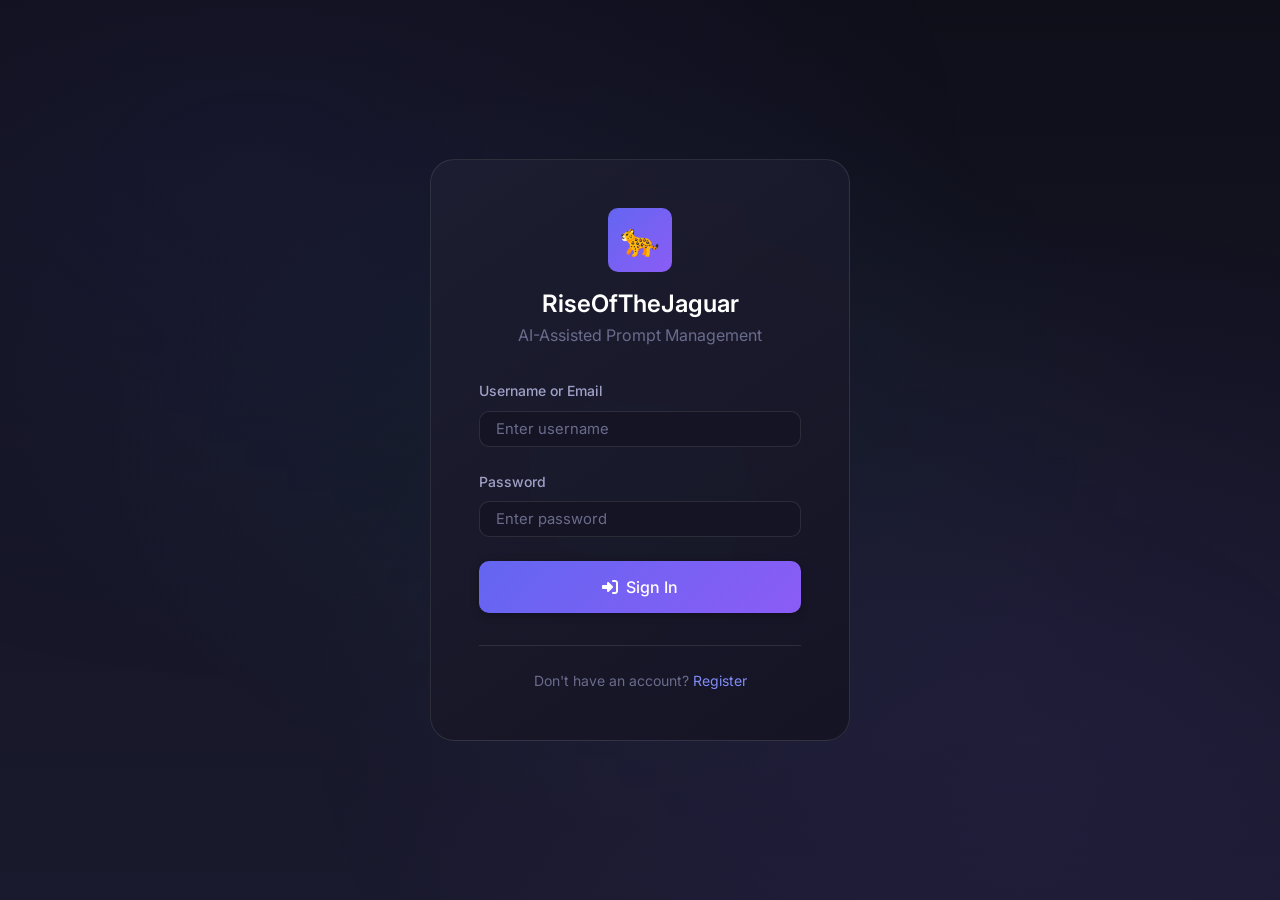
==== frontend/dashboard.html @ 266cc5ef "Initial commit" ====
<!DOCTYPE html>
<html lang="en">

<head>
    <meta charset="UTF-8">
    <meta name="viewport" content="width=device-width, initial-scale=1.0">
    <title>Dashboard | AI Prompt Manager</title>
    <link href="https://fonts.googleapis.com/css2?family=Inter:wght@400;500;600;700&display=swap" rel="stylesheet">
    <link href="https://cdnjs.cloudflare.com/ajax/libs/font-awesome/6.4.0/css/all.min.css" rel="stylesheet">
    <link rel="stylesheet" href="css/styles.css">
</head>

<body>
    <div class="app-layout">
        <!-- Sidebar -->
        <aside class="sidebar">
            <div class="logo">
                <div class="logo-icon">🐆</div>
                <span class="logo-text">RiseOfTheJaguar</span>
            </div>
            <nav>
                <ul class="nav-menu">
                    <li class="nav-item"><a href="dashboard.html" class="nav-link active"><i class="fas fa-home"></i>
                            Dashboard</a></li>
                    <li class="nav-item"><a href="prompts.html" class="nav-link"><i class="fas fa-file-alt"></i>
                            Prompts</a></li>
                    <li class="nav-item"><a href="versions.html" class="nav-link"><i class="fas fa-code-branch"></i>
                            Versions</a></li>
                    <li class="nav-item"><a href="evaluation.html" class="nav-link"><i class="fas fa-chart-bar"></i>
                            Evaluation</a></li>
                </ul>
            </nav>
            <div style="margin-top: auto; padding-top: 1rem; border-top: 1px solid rgba(255,255,255,0.1);">
                <a href="#" class="nav-link" onclick="api.auth.logout()"><i class="fas fa-sign-out-alt"></i> Logout</a>
            </div>
        </aside>

        <!-- Main Content -->
        <main class="main-content">
            <div class="page-header">
                <div>
                    <h1 class="page-title">Dashboard</h1>
                    <p class="page-subtitle">Welcome back! Here's your overview.</p>
                </div>
                <div class="page-actions">
                    <a href="prompts.html" class="btn btn-primary"><i class="fas fa-plus"></i> New Prompt</a>
                </div>
            </div>

            <!-- Stats Grid -->
            <div class="stats-grid" id="statsGrid">
                <div class="stat-card">
                    <div class="stat-icon primary"><i class="fas fa-file-alt"></i></div>
                    <div class="stat-info">
                        <h3 id="totalPrompts">-</h3>
                        <p>Total Prompts</p>
                    </div>
                </div>
                <div class="stat-card">
                    <div class="stat-icon secondary"><i class="fas fa-code-branch"></i></div>
                    <div class="stat-info">
                        <h3 id="totalVersions">-</h3>
                        <p>Total Versions</p>
                    </div>
                </div>
                <div class="stat-card">
                    <div class="stat-icon accent"><i class="fas fa-chart-line"></i></div>
                    <div class="stat-info">
                        <h3 id="avgScore">-</h3>
                        <p>Avg. Score</p>
                    </div>
                </div>
                <div class="stat-card">
                    <div class="stat-icon danger"><i class="fas fa-tags"></i></div>
                    <div class="stat-info">
                        <h3 id="totalTags">-</h3>
                        <p>Active Tags</p>
                    </div>
                </div>
            </div>

            <!-- Recent Prompts -->
            <div class="card">
                <div class="card-header">
                    <h2 class="card-title">Recent Prompts</h2>
                    <a href="prompts.html" class="btn btn-ghost btn-sm">View All</a>
                </div>
                <div class="card-body" id="recentPrompts">
                    <div class="empty-state">
                        <div class="loading-spinner"></div>
                    </div>
                </div>
            </div>

            <!-- Task Type Distribution -->
            <div class="card mt-lg">
                <div class="card-header">
                    <h2 class="card-title">Prompts by Task Type</h2>
                </div>
                <div class="card-body" id="taskTypeStats">
                    <div class="empty-state">
                        <div class="loading-spinner"></div>
                    </div>
                </div>
            </div>
        </main>
    </div>

    <div id="toastContainer" class="toast-container"></div>

    <script src="js/sanitize.js"></script>
    <script src="js/api.js"></script>
    <script src="js/app.js"></script>
    <script>
        (async function () {
            if (!requireAuth()) return;

            async function loadDashboard() {
                try {
                    const stats = await api.prompts.getStats();
                    const tags = await api.tags.list();

                    document.getElementById('totalPrompts').textContent = stats.stats.total_prompts;
                    document.getElementById('totalVersions').textContent = stats.stats.total_versions;
                    document.getElementById('avgScore').textContent = '-';
                    document.getElementById('totalTags').textContent = tags.tags.length;

                    // Recent prompts
                    const recentEl = document.getElementById('recentPrompts');
                    if (stats.stats.recent_prompts.length > 0) {
                        recentEl.innerHTML = `<div class="prompt-grid">${stats.stats.recent_prompts.map(renderPromptCard).join('')}</div>`;
                    } else {
                        recentEl.innerHTML = `
                        <div class="empty-state">
                            <div class="empty-state-icon"><i class="fas fa-file-alt"></i></div>
                            <h3>No prompts yet</h3>
                            <p>Create your first prompt to get started.</p>
                            <a href="prompts.html" class="btn btn-primary"><i class="fas fa-plus"></i> Create Prompt</a>
                        </div>
                    `;
                    }

                    // Task type stats
                    const taskStats = stats.stats.by_task_type;
                    const taskTypeEl = document.getElementById('taskTypeStats');
                    if (Object.keys(taskStats).length > 0) {
                        taskTypeEl.innerHTML = `
                        <div style="display: flex; gap: 1rem; flex-wrap: wrap;">
                            ${Object.entries(taskStats).map(([type, count]) => `
                                <div class="badge badge-primary" style="padding: 0.5rem 1rem; font-size: 0.9rem;">
                                    ${type}: ${count}
                                </div>
                            `).join('')}
                        </div>
                    `;
                    } else {
                        taskTypeEl.innerHTML = '<p class="text-muted">No data yet</p>';
                    }
                } catch (error) {
                    showToast(error.message, 'error');
                }
            }

            function viewPrompt(id) {
                window.location.href = `prompts.html?id=${id}`;
            }

            // Expose functions globally for onclick handlers
            window.viewPrompt = viewPrompt;

            loadDashboard();
        })();
    </script>
</body>

</html>
---- frontend/css/styles.css ----
/* ═══════════════════════════════════════════════════════════════════════════════
   AI-ASSISTED PROMPT MANAGEMENT SYSTEM - STYLES
   RiseOfTheJaguar Project
   Premium Dark Theme with Glassmorphism
   ═══════════════════════════════════════════════════════════════════════════════ */

/* ═══════════════════════════════════════════════════════════════════════════════
   CSS VARIABLES (Design Tokens)
   ═══════════════════════════════════════════════════════════════════════════════ */
:root {
    /* Colors */
    --primary: #6366f1;
    --primary-light: #818cf8;
    --primary-dark: #4f46e5;
    --secondary: #10b981;
    --secondary-light: #34d399;
    --accent: #f59e0b;
    --danger: #ef4444;
    --warning: #f59e0b;
    --success: #10b981;
    
    /* Dark theme colors */
    --bg-dark: #0f0f1a;
    --bg-darker: #0a0a12;
    --bg-card: rgba(30, 30, 50, 0.7);
    --bg-card-hover: rgba(40, 40, 65, 0.8);
    --bg-input: rgba(20, 20, 35, 0.8);
    
    /* Text colors */
    --text-primary: #ffffff;
    --text-secondary: #a1a1c7;
    --text-muted: #6b6b8d;
    
    /* Borders */
    --border-color: rgba(99, 102, 241, 0.2);
    --border-light: rgba(255, 255, 255, 0.1);
    
    /* Shadows */
    --shadow-sm: 0 2px 8px rgba(0, 0, 0, 0.3);
    --shadow-md: 0 4px 16px rgba(0, 0, 0, 0.4);
    --shadow-lg: 0 8px 32px rgba(0, 0, 0, 0.5);
    --shadow-glow: 0 0 20px rgba(99, 102, 241, 0.3);
    
    /* Gradients */
    --gradient-primary: linear-gradient(135deg, #6366f1 0%, #8b5cf6 100%);
    --gradient-secondary: linear-gradient(135deg, #10b981 0%, #14b8a6 100%);
    --gradient-dark: linear-gradient(180deg, #0f0f1a 0%, #1a1a2e 100%);
    --gradient-card: linear-gradient(145deg, rgba(30, 30, 50, 0.9) 0%, rgba(20, 20, 35, 0.9) 100%);
    
    /* Typography */
    --font-family: 'Inter', -apple-system, BlinkMacSystemFont, 'Segoe UI', Roboto, sans-serif;
    --font-mono: 'JetBrains Mono', 'Fira Code', monospace;
    
    /* Spacing */
    --spacing-xs: 0.25rem;
    --spacing-sm: 0.5rem;
    --spacing-md: 1rem;
    --spacing-lg: 1.5rem;
    --spacing-xl: 2rem;
    --spacing-2xl: 3rem;
    
    /* Border radius */
    --radius-sm: 6px;
    --radius-md: 10px;
    --radius-lg: 16px;
    --radius-xl: 24px;
    --radius-full: 9999px;
    
    /* Transitions */
    --transition-fast: 150ms ease;
    --transition-normal: 250ms ease;
    --transition-slow: 400ms ease;
}

/* ═══════════════════════════════════════════════════════════════════════════════
   RESET & BASE STYLES
   ═══════════════════════════════════════════════════════════════════════════════ */
*, *::before, *::after {
    box-sizing: border-box;
    margin: 0;
    padding: 0;
}

html {
    font-size: 16px;
    scroll-behavior: smooth;
}

body {
    font-family: var(--font-family);
    background: var(--gradient-dark);
    color: var(--text-primary);
    min-height: 100vh;
    line-height: 1.6;
    -webkit-font-smoothing: antialiased;
    -moz-osx-font-smoothing: grayscale;
}

/* Background pattern */
body::before {
    content: '';
    position: fixed;
    top: 0;
    left: 0;
    width: 100%;
    height: 100%;
    background: 
        radial-gradient(ellipse at 20% 20%, rgba(99, 102, 241, 0.08) 0%, transparent 50%),
        radial-gradient(ellipse at 80% 80%, rgba(139, 92, 246, 0.08) 0%, transparent 50%),
        radial-gradient(ellipse at 50% 50%, rgba(16, 185, 129, 0.05) 0%, transparent 60%);
    pointer-events: none;
    z-index: -1;
}

/* ═══════════════════════════════════════════════════════════════════════════════
   TYPOGRAPHY
   ═══════════════════════════════════════════════════════════════════════════════ */
h1, h2, h3, h4, h5, h6 {
    font-weight: 600;
    line-height: 1.3;
    margin-bottom: var(--spacing-md);
}

h1 { font-size: 2.5rem; }
h2 { font-size: 2rem; }
h3 { font-size: 1.5rem; }
h4 { font-size: 1.25rem; }
h5 { font-size: 1rem; }
h6 { font-size: 0.875rem; }

p {
    margin-bottom: var(--spacing-md);
    color: var(--text-secondary);
}

a {
    color: var(--primary-light);
    text-decoration: none;
    transition: color var(--transition-fast);
}

a:hover {
    color: var(--primary);
}

/* ═══════════════════════════════════════════════════════════════════════════════
   LAYOUT
   ═══════════════════════════════════════════════════════════════════════════════ */
.container {
    width: 100%;
    max-width: 1400px;
    margin: 0 auto;
    padding: 0 var(--spacing-lg);
}

.app-layout {
    display: flex;
    min-height: 100vh;
}

.sidebar {
    width: 260px;
    background: var(--bg-card);
    backdrop-filter: blur(20px);
    border-right: 1px solid var(--border-light);
    padding: var(--spacing-lg);
    display: flex;
    flex-direction: column;
    position: fixed;
    height: 100vh;
    z-index: 100;
}

.main-content {
    flex: 1;
    margin-left: 260px;
    padding: var(--spacing-xl);
}

/* ═══════════════════════════════════════════════════════════════════════════════
   NAVIGATION
   ═══════════════════════════════════════════════════════════════════════════════ */
.logo {
    display: flex;
    align-items: center;
    gap: var(--spacing-sm);
    padding: var(--spacing-md) 0;
    margin-bottom: var(--spacing-xl);
}

.logo-icon {
    width: 40px;
    height: 40px;
    background: var(--gradient-primary);
    border-radius: var(--radius-md);
    display: flex;
    align-items: center;
    justify-content: center;
    font-size: 1.5rem;
}

.logo-text {
    font-size: 1.25rem;
    font-weight: 700;
    background: var(--gradient-primary);
    -webkit-background-clip: text;
    -webkit-text-fill-color: transparent;
    background-clip: text;
}

.nav-menu {
    list-style: none;
    flex: 1;
}

.nav-item {
    margin-bottom: var(--spacing-xs);
}

.nav-link {
    display: flex;
    align-items: center;
    gap: var(--spacing-sm);
    padding: var(--spacing-sm) var(--spacing-md);
    border-radius: var(--radius-md);
    color: var(--text-secondary);
    transition: all var(--transition-fast);
}

.nav-link:hover {
    background: rgba(99, 102, 241, 0.1);
    color: var(--text-primary);
}

.nav-link.active {
    background: var(--gradient-primary);
    color: white;
    box-shadow: var(--shadow-glow);
}

.nav-link i {
    width: 20px;
    text-align: center;
}

/* ═══════════════════════════════════════════════════════════════════════════════
   CARDS
   ═══════════════════════════════════════════════════════════════════════════════ */
.card {
    background: var(--gradient-card);
    backdrop-filter: blur(20px);
    border: 1px solid var(--border-light);
    border-radius: var(--radius-lg);
    padding: var(--spacing-lg);
    transition: all var(--transition-normal);
}

.card:hover {
    transform: translateY(-2px);
    box-shadow: var(--shadow-lg);
    border-color: var(--border-color);
}

.card-header {
    display: flex;
    justify-content: space-between;
    align-items: center;
    margin-bottom: var(--spacing-md);
    padding-bottom: var(--spacing-md);
    border-bottom: 1px solid var(--border-light);
}

.card-title {
    font-size: 1.125rem;
    font-weight: 600;
    margin: 0;
}

.card-body {
    padding: var(--spacing-sm) 0;
}

/* Stats Cards */
.stats-grid {
    display: grid;
    grid-template-columns: repeat(auto-fit, minmax(240px, 1fr));
    gap: var(--spacing-lg);
    margin-bottom: var(--spacing-xl);
}

.stat-card {
    background: var(--gradient-card);
    backdrop-filter: blur(20px);
    border: 1px solid var(--border-light);
    border-radius: var(--radius-lg);
    padding: var(--spacing-lg);
    display: flex;
    align-items: center;
    gap: var(--spacing-md);
}

.stat-icon {
    width: 56px;
    height: 56px;
    border-radius: var(--radius-md);
    display: flex;
    align-items: center;
    justify-content: center;
    font-size: 1.5rem;
}

.stat-icon.primary { background: rgba(99, 102, 241, 0.2); color: var(--primary-light); }
.stat-icon.secondary { background: rgba(16, 185, 129, 0.2); color: var(--secondary-light); }
.stat-icon.accent { background: rgba(245, 158, 11, 0.2); color: var(--accent); }
.stat-icon.danger { background: rgba(239, 68, 68, 0.2); color: var(--danger); }

.stat-info h3 {
    font-size: 1.75rem;
    font-weight: 700;
    margin-bottom: var(--spacing-xs);
}

.stat-info p {
    font-size: 0.875rem;
    color: var(--text-muted);
    margin: 0;
}

/* ═══════════════════════════════════════════════════════════════════════════════
   BUTTONS
   ═══════════════════════════════════════════════════════════════════════════════ */
.btn {
    display: inline-flex;
    align-items: center;
    justify-content: center;
    gap: var(--spacing-sm);
    padding: var(--spacing-sm) var(--spacing-lg);
    border: none;
    border-radius: var(--radius-md);
    font-family: inherit;
    font-size: 0.925rem;
    font-weight: 500;
    cursor: pointer;
    transition: all var(--transition-fast);
    text-decoration: none;
}

.btn-primary {
    background: var(--gradient-primary);
    color: white;
    box-shadow: var(--shadow-sm);
}

.btn-primary:hover {
    transform: translateY(-1px);
    box-shadow: var(--shadow-glow);
}

.btn-secondary {
    background: var(--bg-card);
    color: var(--text-primary);
    border: 1px solid var(--border-light);
}

.btn-secondary:hover {
    background: var(--bg-card-hover);
    border-color: var(--border-color);
}

.btn-success {
    background: var(--gradient-secondary);
    color: white;
}

.btn-danger {
    background: var(--danger);
    color: white;
}

.btn-ghost {
    background: transparent;
    color: var(--text-secondary);
}

.btn-ghost:hover {
    background: rgba(255, 255, 255, 0.05);
    color: var(--text-primary);
}

.btn-sm {
    padding: var(--spacing-xs) var(--spacing-md);
    font-size: 0.8125rem;
}

.btn-lg {
    padding: var(--spacing-md) var(--spacing-xl);
    font-size: 1rem;
}

.btn:disabled {
    opacity: 0.5;
    cursor: not-allowed;
}

/* ═══════════════════════════════════════════════════════════════════════════════
   FORMS
   ═══════════════════════════════════════════════════════════════════════════════ */
.form-group {
    margin-bottom: var(--spacing-lg);
}

.form-label {
    display: block;
    margin-bottom: var(--spacing-sm);
    font-size: 0.875rem;
    font-weight: 500;
    color: var(--text-secondary);
}

.form-input,
.form-textarea,
.form-select {
    width: 100%;
    padding: var(--spacing-sm) var(--spacing-md);
    background: var(--bg-input);
    border: 1px solid var(--border-light);
    border-radius: var(--radius-md);
    color: var(--text-primary);
    font-family: inherit;
    font-size: 0.925rem;
    transition: all var(--transition-fast);
}

.form-input:focus,
.form-textarea:focus,
.form-select:focus {
    outline: none;
    border-color: var(--primary);
    box-shadow: 0 0 0 3px rgba(99, 102, 241, 0.2);
}

.form-input::placeholder,
.form-textarea::placeholder {
    color: var(--text-muted);
}

.form-textarea {
    min-height: 120px;
    resize: vertical;
}

.form-select {
    appearance: none;
    background-image: url("data:image/svg+xml,%3Csvg xmlns='http://www.w3.org/2000/svg' width='12' height='12' viewBox='0 0 12 12'%3E%3Cpath fill='%236b6b8d' d='M2 4l4 4 4-4'/%3E%3C/svg%3E");
    background-repeat: no-repeat;
    background-position: right var(--spacing-md) center;
    padding-right: var(--spacing-xl);
}

.form-row {
    display: grid;
    grid-template-columns: repeat(2, 1fr);
    gap: var(--spacing-md);
}

/* ═══════════════════════════════════════════════════════════════════════════════
   TABLES
   ═══════════════════════════════════════════════════════════════════════════════ */
.table-container {
    overflow-x: auto;
    border-radius: var(--radius-lg);
    border: 1px solid var(--border-light);
}

.table {
    width: 100%;
    border-collapse: collapse;
}

.table th,
.table td {
    padding: var(--spacing-md);
    text-align: left;
    border-bottom: 1px solid var(--border-light);
}

.table th {
    background: rgba(30, 30, 50, 0.5);
    font-weight: 600;
    font-size: 0.8125rem;
    text-transform: uppercase;
    letter-spacing: 0.05em;
    color: var(--text-muted);
}

.table tr:hover td {
    background: rgba(99, 102, 241, 0.05);
}

.table tr:last-child td {
    border-bottom: none;
}

/* ═══════════════════════════════════════════════════════════════════════════════
   BADGES & TAGS
   ═══════════════════════════════════════════════════════════════════════════════ */
.badge {
    display: inline-flex;
    align-items: center;
    padding: var(--spacing-xs) var(--spacing-sm);
    border-radius: var(--radius-full);
    font-size: 0.75rem;
    font-weight: 500;
}

.badge-primary {
    background: rgba(99, 102, 241, 0.2);
    color: var(--primary-light);
}

.badge-success {
    background: rgba(16, 185, 129, 0.2);
    color: var(--secondary-light);
}

.badge-warning {
    background: rgba(245, 158, 11, 0.2);
    color: var(--accent);
}

.badge-danger {
    background: rgba(239, 68, 68, 0.2);
    color: var(--danger);
}

.tag {
    display: inline-flex;
    align-items: center;
    gap: var(--spacing-xs);
    padding: var(--spacing-xs) var(--spacing-sm);
    background: rgba(99, 102, 241, 0.15);
    border: 1px solid rgba(99, 102, 241, 0.3);
    border-radius: var(--radius-sm);
    font-size: 0.75rem;
    color: var(--primary-light);
}

.tag-remove {
    cursor: pointer;
    opacity: 0.6;
    transition: opacity var(--transition-fast);
}

.tag-remove:hover {
    opacity: 1;
}

/* ═══════════════════════════════════════════════════════════════════════════════
   SCORE DISPLAY
   ═══════════════════════════════════════════════════════════════════════════════ */
.score-display {
    display: flex;
    align-items: center;
    gap: var(--spacing-md);
}

.score-circle {
    width: 80px;
    height: 80px;
    border-radius: 50%;
    display: flex;
    align-items: center;
    justify-content: center;
    font-size: 1.5rem;
    font-weight: 700;
    position: relative;
}

.score-circle::before {
    content: '';
    position: absolute;
    inset: 0;
    border-radius: 50%;
    padding: 4px;
    background: conic-gradient(var(--score-color, var(--primary)) var(--score-percent, 0%), transparent 0);
    mask: linear-gradient(#fff 0 0) content-box, linear-gradient(#fff 0 0);
    mask-composite: xor;
    -webkit-mask-composite: xor;
}

.score-high { --score-color: var(--success); }
.score-medium { --score-color: var(--accent); }
.score-low { --score-color: var(--danger); }

.score-breakdown {
    display: grid;
    grid-template-columns: repeat(3, 1fr);
    gap: var(--spacing-lg);
    margin-top: var(--spacing-lg);
}

.score-item {
    text-align: center;
    padding: var(--spacing-md);
    background: rgba(30, 30, 50, 0.5);
    border-radius: var(--radius-md);
}

.score-item-value {
    font-size: 1.5rem;
    font-weight: 700;
    margin-bottom: var(--spacing-xs);
}

.score-item-label {
    font-size: 0.75rem;
    color: var(--text-muted);
    text-transform: uppercase;
    letter-spacing: 0.05em;
}

/* ═══════════════════════════════════════════════════════════════════════════════
   VERSION LIST
   ═══════════════════════════════════════════════════════════════════════════════ */
.version-list {
    display: flex;
    flex-direction: column;
    gap: var(--spacing-md);
}

.version-item {
    display: flex;
    align-items: center;
    gap: var(--spacing-md);
    padding: var(--spacing-md);
    background: rgba(30, 30, 50, 0.5);
    border: 1px solid var(--border-light);
    border-radius: var(--radius-md);
    transition: all var(--transition-fast);
}

.version-item:hover {
    border-color: var(--border-color);
    background: rgba(40, 40, 65, 0.5);
}

.version-item.current {
    border-color: var(--primary);
    background: rgba(99, 102, 241, 0.1);
}

.version-number {
    width: 40px;
    height: 40px;
    background: var(--gradient-primary);
    border-radius: var(--radius-sm);
    display: flex;
    align-items: center;
    justify-content: center;
    font-weight: 700;
}

.version-info {
    flex: 1;
}

.version-info h4 {
    margin-bottom: var(--spacing-xs);
}

.version-info p {
    font-size: 0.8125rem;
    color: var(--text-muted);
    margin: 0;
}

.version-actions {
    display: flex;
    gap: var(--spacing-sm);
}

/* ═══════════════════════════════════════════════════════════════════════════════
   MODALS
   ═══════════════════════════════════════════════════════════════════════════════ */
.modal-overlay {
    position: fixed;
    inset: 0;
    background: rgba(0, 0, 0, 0.7);
    backdrop-filter: blur(4px);
    display: flex;
    align-items: center;
    justify-content: center;
    z-index: 1000;
    opacity: 0;
    visibility: hidden;
    transition: all var(--transition-normal);
}

.modal-overlay.active {
    opacity: 1;
    visibility: visible;
}

.modal {
    background: var(--gradient-card);
    backdrop-filter: blur(20px);
    border: 1px solid var(--border-light);
    border-radius: var(--radius-xl);
    width: 100%;
    max-width: 520px;
    max-height: 90vh;
    overflow-y: auto;
    transform: scale(0.95);
    transition: transform var(--transition-normal);
}

.modal-overlay.active .modal {
    transform: scale(1);
}

.modal-header {
    display: flex;
    justify-content: space-between;
    align-items: center;
    padding: var(--spacing-lg);
    border-bottom: 1px solid var(--border-light);
}

.modal-title {
    font-size: 1.25rem;
    font-weight: 600;
    margin: 0;
}

.modal-close {
    width: 32px;
    height: 32px;
    display: flex;
    align-items: center;
    justify-content: center;
    background: transparent;
    border: none;
    color: var(--text-muted);
    cursor: pointer;
    border-radius: var(--radius-sm);
    transition: all var(--transition-fast);
}

.modal-close:hover {
    background: rgba(255, 255, 255, 0.1);
    color: var(--text-primary);
}

.modal-body {
    padding: var(--spacing-lg);
}

.modal-footer {
    display: flex;
    justify-content: flex-end;
    gap: var(--spacing-sm);
    padding: var(--spacing-lg);
    border-top: 1px solid var(--border-light);
}

/* ═══════════════════════════════════════════════════════════════════════════════
   LOGIN PAGE
   ═══════════════════════════════════════════════════════════════════════════════ */
.login-container {
    min-height: 100vh;
    display: flex;
    align-items: center;
    justify-content: center;
    padding: var(--spacing-lg);
}

.login-card {
    width: 100%;
    max-width: 420px;
    background: var(--gradient-card);
    backdrop-filter: blur(20px);
    border: 1px solid var(--border-light);
    border-radius: var(--radius-xl);
    padding: var(--spacing-2xl);
}

.login-logo {
    text-align: center;
    margin-bottom: var(--spacing-xl);
}

.login-logo .logo-icon {
    width: 64px;
    height: 64px;
    margin: 0 auto var(--spacing-md);
    font-size: 2rem;
}

.login-logo h1 {
    font-size: 1.5rem;
    margin-bottom: var(--spacing-xs);
}

.login-logo p {
    color: var(--text-muted);
    margin: 0;
}

.login-form {
    margin-top: var(--spacing-xl);
}

.login-footer {
    text-align: center;
    margin-top: var(--spacing-xl);
    padding-top: var(--spacing-lg);
    border-top: 1px solid var(--border-light);
}

.login-footer p {
    font-size: 0.875rem;
    color: var(--text-muted);
    margin: 0;
}

/* ═══════════════════════════════════════════════════════════════════════════════
   PAGE HEADER
   ═══════════════════════════════════════════════════════════════════════════════ */
.page-header {
    display: flex;
    justify-content: space-between;
    align-items: center;
    margin-bottom: var(--spacing-xl);
}

.page-title {
    margin: 0;
}

.page-subtitle {
    color: var(--text-muted);
    margin: var(--spacing-xs) 0 0;
    font-size: 0.925rem;
}

.page-actions {
    display: flex;
    gap: var(--spacing-sm);
}

/* ═══════════════════════════════════════════════════════════════════════════════
   PROMPT CARDS
   ═══════════════════════════════════════════════════════════════════════════════ */
.prompt-grid {
    display: grid;
    grid-template-columns: repeat(auto-fill, minmax(340px, 1fr));
    gap: var(--spacing-lg);
}

.prompt-card {
    background: var(--gradient-card);
    backdrop-filter: blur(20px);
    border: 1px solid var(--border-light);
    border-radius: var(--radius-lg);
    padding: var(--spacing-lg);
    transition: all var(--transition-normal);
    cursor: pointer;
}

.prompt-card:hover {
    transform: translateY(-4px);
    box-shadow: var(--shadow-lg);
    border-color: var(--border-color);
}

.prompt-card-header {
    display: flex;
    justify-content: space-between;
    align-items: flex-start;
    margin-bottom: var(--spacing-md);
}

.prompt-card-title {
    font-size: 1.125rem;
    font-weight: 600;
    margin: 0 0 var(--spacing-xs);
}

.prompt-card-meta {
    display: flex;
    gap: var(--spacing-sm);
    font-size: 0.75rem;
    color: var(--text-muted);
}

.prompt-card-preview {
    font-size: 0.875rem;
    color: var(--text-secondary);
    line-height: 1.5;
    display: -webkit-box;
    -webkit-line-clamp: 3;
    -webkit-box-orient: vertical;
    overflow: hidden;
    margin-bottom: var(--spacing-md);
}

.prompt-card-footer {
    display: flex;
    justify-content: space-between;
    align-items: center;
    padding-top: var(--spacing-md);
    border-top: 1px solid var(--border-light);
}

.prompt-card-tags {
    display: flex;
    gap: var(--spacing-xs);
    flex-wrap: wrap;
}

/* ═══════════════════════════════════════════════════════════════════════════════
   EMPTY STATE
   ═══════════════════════════════════════════════════════════════════════════════ */
.empty-state {
    text-align: center;
    padding: var(--spacing-2xl);
}

.empty-state-icon {
    width: 80px;
    height: 80px;
    margin: 0 auto var(--spacing-lg);
    background: rgba(99, 102, 241, 0.1);
    border-radius: 50%;
    display: flex;
    align-items: center;
    justify-content: center;
    font-size: 2rem;
    color: var(--primary-light);
}

.empty-state h3 {
    margin-bottom: var(--spacing-sm);
}

.empty-state p {
    color: var(--text-muted);
    margin-bottom: var(--spacing-lg);
}

/* ═══════════════════════════════════════════════════════════════════════════════
   LOADING & ANIMATIONS
   ═══════════════════════════════════════════════════════════════════════════════ */
.loading-spinner {
    width: 40px;
    height: 40px;
    border: 3px solid var(--border-light);
    border-top-color: var(--primary);
    border-radius: 50%;
    animation: spin 1s linear infinite;
}

@keyframes spin {
    to { transform: rotate(360deg); }
}

.skeleton {
    background: linear-gradient(90deg, 
        rgba(255, 255, 255, 0.05) 25%, 
        rgba(255, 255, 255, 0.1) 50%, 
        rgba(255, 255, 255, 0.05) 75%
    );
    background-size: 200% 100%;
    animation: shimmer 1.5s infinite;
    border-radius: var(--radius-sm);
}

@keyframes shimmer {
    0% { background-position: 200% 0; }
    100% { background-position: -200% 0; }
}

.fade-in {
    animation: fadeIn 0.3s ease;
}

@keyframes fadeIn {
    from { opacity: 0; transform: translateY(10px); }
    to { opacity: 1; transform: translateY(0); }
}

/* ═══════════════════════════════════════════════════════════════════════════════
   TOAST NOTIFICATIONS
   ═══════════════════════════════════════════════════════════════════════════════ */
.toast-container {
    position: fixed;
    top: var(--spacing-lg);
    right: var(--spacing-lg);
    z-index: 2000;
    display: flex;
    flex-direction: column;
    gap: var(--spacing-sm);
}

.toast {
    display: flex;
    align-items: center;
    gap: var(--spacing-sm);
    padding: var(--spacing-md) var(--spacing-lg);
    background: var(--bg-card);
    backdrop-filter: blur(20px);
    border: 1px solid var(--border-light);
    border-radius: var(--radius-md);
    box-shadow: var(--shadow-lg);
    animation: slideIn 0.3s ease;
}

.toast-success { border-left: 4px solid var(--success); }
.toast-error { border-left: 4px solid var(--danger); }
.toast-warning { border-left: 4px solid var(--warning); }
.toast-info { border-left: 4px solid var(--primary); }

@keyframes slideIn {
    from { transform: translateX(100%); opacity: 0; }
    to { transform: translateX(0); opacity: 1; }
}

/* ═══════════════════════════════════════════════════════════════════════════════
   RESPONSIVE DESIGN
   ═══════════════════════════════════════════════════════════════════════════════ */
@media (max-width: 1024px) {
    .sidebar {
        width: 220px;
    }
    
    .main-content {
        margin-left: 220px;
    }
}

@media (max-width: 768px) {
    .sidebar {
        transform: translateX(-100%);
        transition: transform var(--transition-normal);
    }
    
    .sidebar.open {
        transform: translateX(0);
    }
    
    .main-content {
        margin-left: 0;
    }
    
    .page-header {
        flex-direction: column;
        align-items: flex-start;
        gap: var(--spacing-md);
    }
    
    .stats-grid {
        grid-template-columns: 1fr;
    }
    
    .prompt-grid {
        grid-template-columns: 1fr;
    }
    
    .form-row {
        grid-template-columns: 1fr;
    }
}

/* ═══════════════════════════════════════════════════════════════════════════════
   UTILITY CLASSES
   ═══════════════════════════════════════════════════════════════════════════════ */
.text-center { text-align: center; }
.text-right { text-align: right; }
.text-muted { color: var(--text-muted); }
.text-primary { color: var(--primary-light); }
.text-success { color: var(--success); }
.text-danger { color: var(--danger); }

.d-flex { display: flex; }
.flex-column { flex-direction: column; }
.align-center { align-items: center; }
.justify-between { justify-content: space-between; }
.gap-sm { gap: var(--spacing-sm); }
.gap-md { gap: var(--spacing-md); }

.mb-0 { margin-bottom: 0; }
.mb-sm { margin-bottom: var(--spacing-sm); }
.mb-md { margin-bottom: var(--spacing-md); }
.mb-lg { margin-bottom: var(--spacing-lg); }

.mt-0 { margin-top: 0; }
.mt-sm { margin-top: var(--spacing-sm); }
.mt-md { margin-top: var(--spacing-md); }
.mt-lg { margin-top: var(--spacing-lg); }

.hidden { display: none !important; }
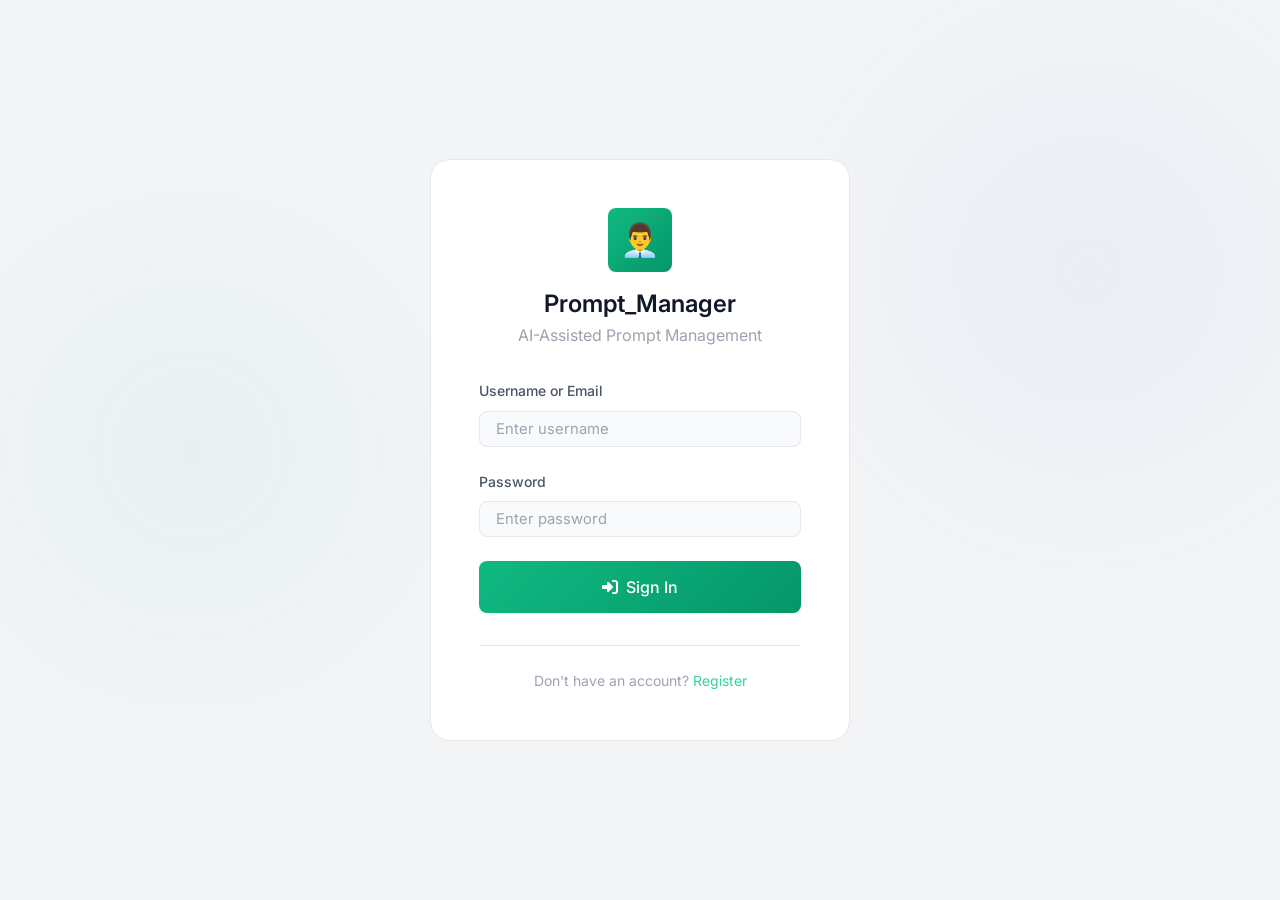
==== commit 3efacc58: "feat: update prompt management application and ignore build/db files" ====
--- a/frontend/dashboard.html
+++ b/frontend/dashboard.html
@@ -15,8 +15,8 @@
         <!-- Sidebar -->
         <aside class="sidebar">
             <div class="logo">
-                <div class="logo-icon">🐆</div>
-                <span class="logo-text">RiseOfTheJaguar</span>
+                <div class="logo-icon">👨‍💼</div>
+                <span class="logo-text">Prompt_Manager</span>
             </div>
             <nav>
                 <ul class="nav-menu">
@@ -39,7 +39,7 @@
         <main class="main-content">
             <div class="page-header">
                 <div>
-                    <h1 class="page-title">Dashboard</h1>
+                    <h1 class="page-title"><span id="typewriter-text"></span><span class="cursor">|</span></h1>
                     <p class="page-subtitle">Welcome back! Here's your overview.</p>
                 </div>
                 <div class="page-actions">
@@ -122,8 +122,8 @@
 
                     document.getElementById('totalPrompts').textContent = stats.stats.total_prompts;
                     document.getElementById('totalVersions').textContent = stats.stats.total_versions;
-                    document.getElementById('avgScore').textContent = '-';
-                    document.getElementById('totalTags').textContent = tags.tags.length;
+                    document.getElementById('avgScore').textContent = stats.stats.avg_score !== 0 ? stats.stats.avg_score : '-';
+                    document.getElementById('totalTags').textContent = stats.stats.active_tags;
 
                     // Recent prompts
                     const recentEl = document.getElementById('recentPrompts');
@@ -169,6 +169,48 @@
             window.viewPrompt = viewPrompt;
 
             loadDashboard();
+
+            // Typewriter Effect
+            const phrases = [
+                "I am your Prompt Manager",
+                "Hey bro what's up",
+                "I manage your prompts",
+                "Prompts Evaluator"
+            ];
+
+            let phraseIndex = 0;
+            let charIndex = 0;
+            let isDeleting = false;
+            let typeSpeed = 100;
+            const typeWriterElement = document.getElementById('typewriter-text');
+
+            function typeWriter() {
+                const currentPhrase = phrases[phraseIndex];
+
+                if (isDeleting) {
+                    typeWriterElement.textContent = currentPhrase.substring(0, charIndex - 1);
+                    charIndex--;
+                    typeSpeed = 50;
+                } else {
+                    typeWriterElement.textContent = currentPhrase.substring(0, charIndex + 1);
+                    charIndex++;
+                    typeSpeed = 100;
+                }
+
+                if (!isDeleting && charIndex === currentPhrase.length) {
+                    isDeleting = true;
+                    typeSpeed = 2000; // Pause at end
+                } else if (isDeleting && charIndex === 0) {
+                    isDeleting = false;
+                    phraseIndex = (phraseIndex + 1) % phrases.length;
+                    typeSpeed = 500; // Pause before typing next
+                }
+
+                setTimeout(typeWriter, typeSpeed);
+            }
+
+            // Start typing
+            typeWriter();
         })();
     </script>
 </body>
--- a/frontend/css/styles.css
+++ b/frontend/css/styles.css
@@ -9,48 +9,48 @@
    ═══════════════════════════════════════════════════════════════════════════════ */
 :root {
     /* Colors */
-    --primary: #6366f1;
-    --primary-light: #818cf8;
-    --primary-dark: #4f46e5;
-    --secondary: #10b981;
-    --secondary-light: #34d399;
+    --primary: #10b981;
+    --primary-light: #34d399;
+    --primary-dark: #059669;
+    --secondary: #6366f1;
+    --secondary-light: #818cf8;
     --accent: #f59e0b;
     --danger: #ef4444;
     --warning: #f59e0b;
     --success: #10b981;
-    
-    /* Dark theme colors */
-    --bg-dark: #0f0f1a;
-    --bg-darker: #0a0a12;
-    --bg-card: rgba(30, 30, 50, 0.7);
-    --bg-card-hover: rgba(40, 40, 65, 0.8);
-    --bg-input: rgba(20, 20, 35, 0.8);
-    
+
+    /* Light theme colors */
+    --bg-dark: #ffffff;
+    --bg-darker: #f3f4f6;
+    --bg-card: #ffffff;
+    --bg-card-hover: #ffffff;
+    --bg-input: #f9fafb;
+
     /* Text colors */
-    --text-primary: #ffffff;
-    --text-secondary: #a1a1c7;
-    --text-muted: #6b6b8d;
-    
+    --text-primary: #111827;
+    --text-secondary: #4b5563;
+    --text-muted: #9ca3af;
+
     /* Borders */
-    --border-color: rgba(99, 102, 241, 0.2);
-    --border-light: rgba(255, 255, 255, 0.1);
-    
+    --border-color: #10b981;
+    --border-light: #e5e7eb;
+
     /* Shadows */
-    --shadow-sm: 0 2px 8px rgba(0, 0, 0, 0.3);
-    --shadow-md: 0 4px 16px rgba(0, 0, 0, 0.4);
-    --shadow-lg: 0 8px 32px rgba(0, 0, 0, 0.5);
-    --shadow-glow: 0 0 20px rgba(99, 102, 241, 0.3);
-    
+    --shadow-sm: 0 1px 2px 0 rgba(0, 0, 0, 0.05);
+    --shadow-md: 0 4px 6px -1px rgba(0, 0, 0, 0.1), 0 2px 4px -1px rgba(0, 0, 0, 0.06);
+    --shadow-lg: 0 10px 15px -3px rgba(0, 0, 0, 0.1), 0 4px 6px -2px rgba(0, 0, 0, 0.05);
+    --shadow-glow: 0 0 15px rgba(16, 185, 129, 0.4);
+
     /* Gradients */
-    --gradient-primary: linear-gradient(135deg, #6366f1 0%, #8b5cf6 100%);
-    --gradient-secondary: linear-gradient(135deg, #10b981 0%, #14b8a6 100%);
-    --gradient-dark: linear-gradient(180deg, #0f0f1a 0%, #1a1a2e 100%);
-    --gradient-card: linear-gradient(145deg, rgba(30, 30, 50, 0.9) 0%, rgba(20, 20, 35, 0.9) 100%);
-    
+    --gradient-primary: linear-gradient(135deg, #10b981 0%, #059669 100%);
+    --gradient-secondary: linear-gradient(135deg, #6366f1 0%, #4f46e5 100%);
+    --gradient-dark: #ffffff;
+    --gradient-card: #ffffff;
+
     /* Typography */
     --font-family: 'Inter', -apple-system, BlinkMacSystemFont, 'Segoe UI', Roboto, sans-serif;
     --font-mono: 'JetBrains Mono', 'Fira Code', monospace;
-    
+
     /* Spacing */
     --spacing-xs: 0.25rem;
     --spacing-sm: 0.5rem;
@@ -58,24 +58,26 @@
     --spacing-lg: 1.5rem;
     --spacing-xl: 2rem;
     --spacing-2xl: 3rem;
-    
+
     /* Border radius */
-    --radius-sm: 6px;
-    --radius-md: 10px;
-    --radius-lg: 16px;
-    --radius-xl: 24px;
+    --radius-sm: 4px;
+    --radius-md: 8px;
+    --radius-lg: 12px;
+    --radius-xl: 20px;
     --radius-full: 9999px;
-    
+
     /* Transitions */
-    --transition-fast: 150ms ease;
-    --transition-normal: 250ms ease;
-    --transition-slow: 400ms ease;
+    --transition-fast: 0.2s cubic-bezier(0.4, 0, 0.2, 1);
+    --transition-normal: 0.3s cubic-bezier(0.4, 0, 0.2, 1);
+    --transition-slow: 0.5s cubic-bezier(0.4, 0, 0.2, 1);
 }
 
 /* ═══════════════════════════════════════════════════════════════════════════════
    RESET & BASE STYLES
    ═══════════════════════════════════════════════════════════════════════════════ */
-*, *::before, *::after {
+*,
+*::before,
+*::after {
     box-sizing: border-box;
     margin: 0;
     padding: 0;
@@ -88,12 +90,26 @@
 
 body {
     font-family: var(--font-family);
-    background: var(--gradient-dark);
+    background: var(--bg-darker);
     color: var(--text-primary);
     min-height: 100vh;
     line-height: 1.6;
     -webkit-font-smoothing: antialiased;
     -moz-osx-font-smoothing: grayscale;
+    overflow-x: hidden;
+
+    /* Mobile Optimization */
+    user-select: none;
+    -webkit-user-select: none;
+    padding-top: env(safe-area-inset-top);
+    padding-bottom: env(safe-area-inset-bottom);
+}
+
+/* Allow text selection in inputs */
+input,
+textarea {
+    user-select: text;
+    -webkit-user-select: text;
 }
 
 /* Background pattern */
@@ -104,10 +120,9 @@
     left: 0;
     width: 100%;
     height: 100%;
-    background: 
-        radial-gradient(ellipse at 20% 20%, rgba(99, 102, 241, 0.08) 0%, transparent 50%),
-        radial-gradient(ellipse at 80% 80%, rgba(139, 92, 246, 0.08) 0%, transparent 50%),
-        radial-gradient(ellipse at 50% 50%, rgba(16, 185, 129, 0.05) 0%, transparent 60%);
+    background:
+        radial-gradient(circle at 15% 50%, rgba(16, 185, 129, 0.05), transparent 25%),
+        radial-gradient(circle at 85% 30%, rgba(99, 102, 241, 0.05), transparent 25%);
     pointer-events: none;
     z-index: -1;
 }
@@ -115,18 +130,58 @@
 /* ═══════════════════════════════════════════════════════════════════════════════
    TYPOGRAPHY
    ═══════════════════════════════════════════════════════════════════════════════ */
-h1, h2, h3, h4, h5, h6 {
+h1,
+h2,
+h3,
+h4,
+h5,
+h6 {
     font-weight: 600;
     line-height: 1.3;
     margin-bottom: var(--spacing-md);
 }
 
-h1 { font-size: 2.5rem; }
-h2 { font-size: 2rem; }
-h3 { font-size: 1.5rem; }
-h4 { font-size: 1.25rem; }
-h5 { font-size: 1rem; }
-h6 { font-size: 0.875rem; }
+h1 {
+    font-size: 2.5rem;
+}
+
+.cursor {
+    animation: blink 1s step-end infinite;
+    color: var(--primary);
+    margin-left: 2px;
+}
+
+@keyframes blink {
+
+    0%,
+    100% {
+        opacity: 1;
+    }
+
+    50% {
+        opacity: 0;
+    }
+}
+
+h2 {
+    font-size: 2rem;
+}
+
+h3 {
+    font-size: 1.5rem;
+}
+
+h4 {
+    font-size: 1.25rem;
+}
+
+h5 {
+    font-size: 1rem;
+}
+
+h6 {
+    font-size: 0.875rem;
+}
 
 p {
     margin-bottom: var(--spacing-md);
@@ -309,10 +364,25 @@
     font-size: 1.5rem;
 }
 
-.stat-icon.primary { background: rgba(99, 102, 241, 0.2); color: var(--primary-light); }
-.stat-icon.secondary { background: rgba(16, 185, 129, 0.2); color: var(--secondary-light); }
-.stat-icon.accent { background: rgba(245, 158, 11, 0.2); color: var(--accent); }
-.stat-icon.danger { background: rgba(239, 68, 68, 0.2); color: var(--danger); }
+.stat-icon.primary {
+    background: rgba(99, 102, 241, 0.2);
+    color: var(--primary-light);
+}
+
+.stat-icon.secondary {
+    background: rgba(16, 185, 129, 0.2);
+    color: var(--secondary-light);
+}
+
+.stat-icon.accent {
+    background: rgba(245, 158, 11, 0.2);
+    color: var(--accent);
+}
+
+.stat-icon.danger {
+    background: rgba(239, 68, 68, 0.2);
+    color: var(--danger);
+}
 
 .stat-info h3 {
     font-size: 1.75rem;
@@ -588,9 +658,17 @@
     -webkit-mask-composite: xor;
 }
 
-.score-high { --score-color: var(--success); }
-.score-medium { --score-color: var(--accent); }
-.score-low { --score-color: var(--danger); }
+.score-high {
+    --score-color: var(--success);
+}
+
+.score-medium {
+    --score-color: var(--accent);
+}
+
+.score-low {
+    --score-color: var(--danger);
+}
 
 .score-breakdown {
     display: grid;
@@ -899,6 +977,7 @@
     line-height: 1.5;
     display: -webkit-box;
     -webkit-line-clamp: 3;
+    line-clamp: 3;
     -webkit-box-orient: vertical;
     overflow: hidden;
     margin-bottom: var(--spacing-md);
@@ -961,23 +1040,29 @@
 }
 
 @keyframes spin {
-    to { transform: rotate(360deg); }
+    to {
+        transform: rotate(360deg);
+    }
 }
 
 .skeleton {
-    background: linear-gradient(90deg, 
-        rgba(255, 255, 255, 0.05) 25%, 
-        rgba(255, 255, 255, 0.1) 50%, 
-        rgba(255, 255, 255, 0.05) 75%
-    );
+    background: linear-gradient(90deg,
+            rgba(255, 255, 255, 0.05) 25%,
+            rgba(255, 255, 255, 0.1) 50%,
+            rgba(255, 255, 255, 0.05) 75%);
     background-size: 200% 100%;
     animation: shimmer 1.5s infinite;
     border-radius: var(--radius-sm);
 }
 
 @keyframes shimmer {
-    0% { background-position: 200% 0; }
-    100% { background-position: -200% 0; }
+    0% {
+        background-position: 200% 0;
+    }
+
+    100% {
+        background-position: -200% 0;
+    }
 }
 
 .fade-in {
@@ -985,8 +1070,15 @@
 }
 
 @keyframes fadeIn {
-    from { opacity: 0; transform: translateY(10px); }
-    to { opacity: 1; transform: translateY(0); }
+    from {
+        opacity: 0;
+        transform: translateY(10px);
+    }
+
+    to {
+        opacity: 1;
+        transform: translateY(0);
+    }
 }
 
 /* ═══════════════════════════════════════════════════════════════════════════════
@@ -1015,14 +1107,32 @@
     animation: slideIn 0.3s ease;
 }
 
-.toast-success { border-left: 4px solid var(--success); }
-.toast-error { border-left: 4px solid var(--danger); }
-.toast-warning { border-left: 4px solid var(--warning); }
-.toast-info { border-left: 4px solid var(--primary); }
+.toast-success {
+    border-left: 4px solid var(--success);
+}
+
+.toast-error {
+    border-left: 4px solid var(--danger);
+}
+
+.toast-warning {
+    border-left: 4px solid var(--warning);
+}
+
+.toast-info {
+    border-left: 4px solid var(--primary);
+}
 
 @keyframes slideIn {
-    from { transform: translateX(100%); opacity: 0; }
-    to { transform: translateX(0); opacity: 1; }
+    from {
+        transform: translateX(100%);
+        opacity: 0;
+    }
+
+    to {
+        transform: translateX(0);
+        opacity: 1;
+    }
 }
 
 /* ═══════════════════════════════════════════════════════════════════════════════
@@ -1032,7 +1142,7 @@
     .sidebar {
         width: 220px;
     }
-    
+
     .main-content {
         margin-left: 220px;
     }
@@ -1043,29 +1153,29 @@
         transform: translateX(-100%);
         transition: transform var(--transition-normal);
     }
-    
+
     .sidebar.open {
         transform: translateX(0);
     }
-    
+
     .main-content {
         margin-left: 0;
     }
-    
+
     .page-header {
         flex-direction: column;
         align-items: flex-start;
         gap: var(--spacing-md);
     }
-    
+
     .stats-grid {
         grid-template-columns: 1fr;
     }
-    
+
     .prompt-grid {
         grid-template-columns: 1fr;
     }
-    
+
     .form-row {
         grid-template-columns: 1fr;
     }
@@ -1074,28 +1184,86 @@
 /* ═══════════════════════════════════════════════════════════════════════════════
    UTILITY CLASSES
    ═══════════════════════════════════════════════════════════════════════════════ */
-.text-center { text-align: center; }
-.text-right { text-align: right; }
-.text-muted { color: var(--text-muted); }
-.text-primary { color: var(--primary-light); }
-.text-success { color: var(--success); }
-.text-danger { color: var(--danger); }
-
-.d-flex { display: flex; }
-.flex-column { flex-direction: column; }
-.align-center { align-items: center; }
-.justify-between { justify-content: space-between; }
-.gap-sm { gap: var(--spacing-sm); }
-.gap-md { gap: var(--spacing-md); }
-
-.mb-0 { margin-bottom: 0; }
-.mb-sm { margin-bottom: var(--spacing-sm); }
-.mb-md { margin-bottom: var(--spacing-md); }
-.mb-lg { margin-bottom: var(--spacing-lg); }
-
-.mt-0 { margin-top: 0; }
-.mt-sm { margin-top: var(--spacing-sm); }
-.mt-md { margin-top: var(--spacing-md); }
-.mt-lg { margin-top: var(--spacing-lg); }
-
-.hidden { display: none !important; }
+.text-center {
+    text-align: center;
+}
+
+.text-right {
+    text-align: right;
+}
+
+.text-muted {
+    color: var(--text-muted);
+}
+
+.text-primary {
+    color: var(--primary-light);
+}
+
+.text-success {
+    color: var(--success);
+}
+
+.text-danger {
+    color: var(--danger);
+}
+
+.d-flex {
+    display: flex;
+}
+
+.flex-column {
+    flex-direction: column;
+}
+
+.align-center {
+    align-items: center;
+}
+
+.justify-between {
+    justify-content: space-between;
+}
+
+.gap-sm {
+    gap: var(--spacing-sm);
+}
+
+.gap-md {
+    gap: var(--spacing-md);
+}
+
+.mb-0 {
+    margin-bottom: 0;
+}
+
+.mb-sm {
+    margin-bottom: var(--spacing-sm);
+}
+
+.mb-md {
+    margin-bottom: var(--spacing-md);
+}
+
+.mb-lg {
+    margin-bottom: var(--spacing-lg);
+}
+
+.mt-0 {
+    margin-top: 0;
+}
+
+.mt-sm {
+    margin-top: var(--spacing-sm);
+}
+
+.mt-md {
+    margin-top: var(--spacing-md);
+}
+
+.mt-lg {
+    margin-top: var(--spacing-lg);
+}
+
+.hidden {
+    display: none !important;
+}
